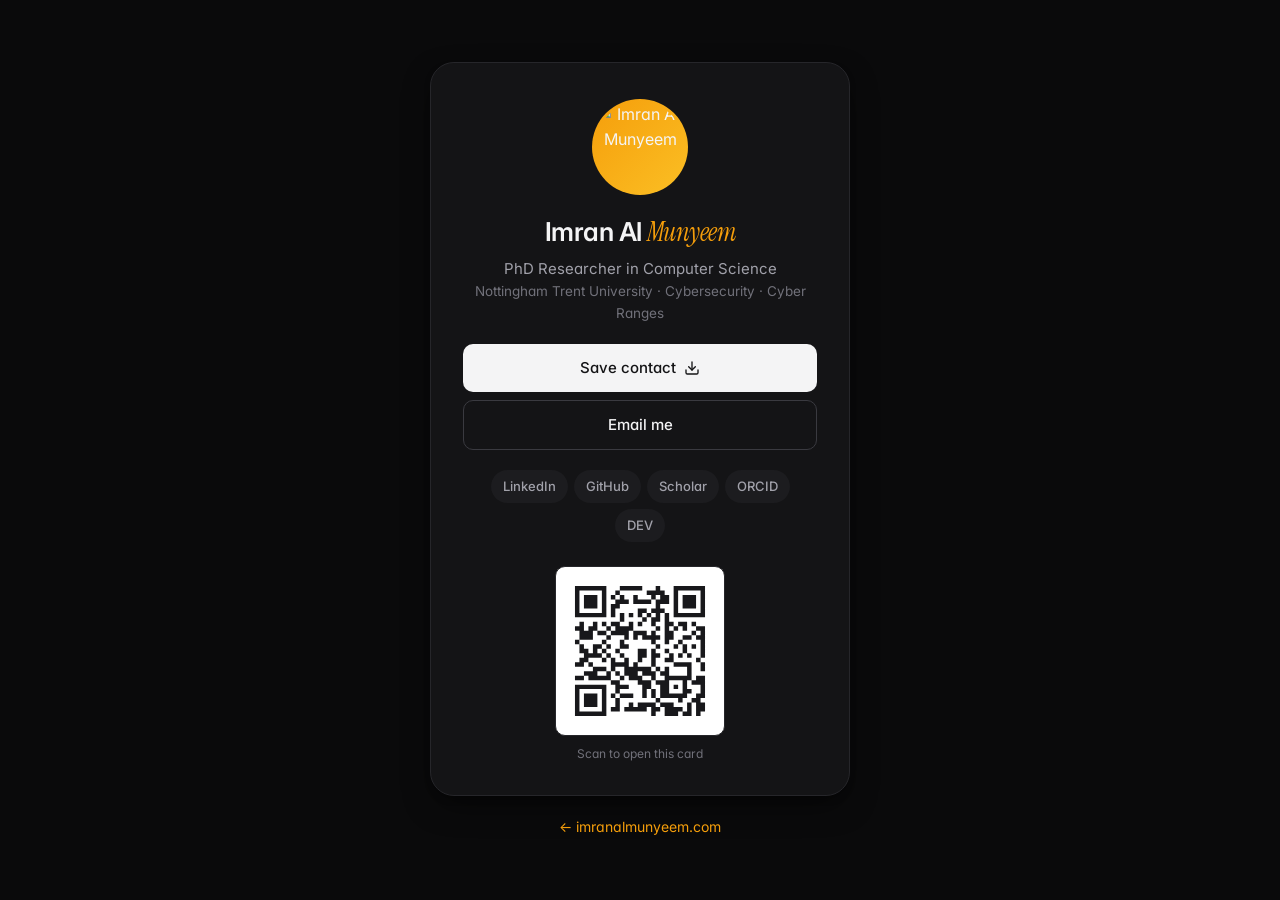
==== card.html @ 36b25acf "Add files via upload" ====
<!DOCTYPE html>
<html lang="en">
<head>
  <meta charset="UTF-8">
  <meta name="viewport" content="width=device-width, initial-scale=1.0">
  <title>Business Card — Imran Al Munyeem</title>
  <meta name="description" content="Digital business card of Imran Al Munyeem, PhD Researcher in Computer Science at Nottingham Trent University. Save the contact or scan the QR code.">

  <link rel="canonical" href="https://imranalmunyeem.com/card">
  <meta property="og:title" content="Imran Al Munyeem — Business Card">
  <meta property="og:description" content="PhD Researcher in Computer Science, Nottingham Trent University. Save my contact with one tap.">
  <meta property="og:type" content="profile">
  <meta property="og:url" content="https://imranalmunyeem.com/card">
  <meta property="og:image" content="https://imranalmunyeem.com/ogimage.jpg">

  <link rel="preconnect" href="https://fonts.googleapis.com">
  <link rel="preconnect" href="https://fonts.gstatic.com" crossorigin>
  <link href="https://fonts.googleapis.com/css2?family=Inter:wght@400;500;600;700&family=Instrument+Serif:ital@0;1&display=swap" rel="stylesheet">

  <link rel="icon" href="data:image/svg+xml,<svg xmlns='http://www.w3.org/2000/svg' viewBox='0 0 100 100'><rect width='100' height='100' rx='22' fill='%239a3412'/><text x='50' y='68' font-size='52' font-family='Georgia,serif' font-style='italic' fill='%23fdfcf8' text-anchor='middle'>M</text></svg>">

  <script>
    (function () {
      try {
        var r = document.documentElement;
        r.setAttribute('data-theme', localStorage.getItem('theme') || 'dark');
        r.setAttribute('data-accent', localStorage.getItem('accent') || 'amber');
      } catch (e) {
        document.documentElement.setAttribute('data-theme', 'dark');
        document.documentElement.setAttribute('data-accent', 'amber');
      }
    })();
  </script>

  <link rel="stylesheet" href="styles.css?v=10">

  <style>
    .card-page {
      min-height: 100vh;
      display: flex;
      flex-direction: column;
      align-items: center;
      justify-content: center;
      padding: 2.5rem 1.25rem;
      gap: 1.25rem;
    }
    .biz-card {
      width: 100%;
      max-width: 420px;
      background: var(--bg-raised);
      border: 1px solid var(--border);
      border-radius: var(--radius-xl);
      box-shadow: var(--shadow-lg);
      padding: 2.25rem 2rem 2rem;
      text-align: center;
    }
    .biz-avatar {
      width: 96px;
      height: 96px;
      margin: 0 auto 1rem;
      padding: 3px;
      border-radius: 50%;
      background: linear-gradient(135deg, var(--accent) 0%, var(--accent-dark) 100%);
    }
    .biz-avatar img {
      width: 100%;
      height: 100%;
      object-fit: cover;
      border-radius: 50%;
      display: block;
    }
    .biz-name {
      font-size: 1.625rem;
      font-weight: 600;
      letter-spacing: -0.02em;
      color: var(--fg);
    }
    .biz-name em {
      font-family: var(--font-serif);
      font-style: italic;
      font-weight: 400;
      color: var(--accent);
    }
    .biz-role {
      font-size: 0.9375rem;
      color: var(--fg-muted);
      margin-top: 0.25rem;
    }
    .biz-org {
      font-size: 0.8438rem;
      color: var(--fg-dim);
      margin-bottom: 1.25rem;
    }
    .biz-actions {
      display: flex;
      flex-direction: column;
      gap: 0.5rem;
      margin-bottom: 1.25rem;
    }
    .biz-actions .btn {
      width: 100%;
      justify-content: center;
    }
    .biz-links {
      display: flex;
      flex-wrap: wrap;
      justify-content: center;
      gap: 0.375rem;
      margin-bottom: 1.5rem;
    }
    .biz-links a {
      padding: 0.375rem 0.75rem;
      background: var(--bg-tint);
      border-radius: 999px;
      font-size: 0.8125rem;
      font-weight: 500;
      color: var(--fg-muted);
      transition: all 0.2s ease;
    }
    .biz-links a:hover {
      color: var(--bg-raised);
      background: var(--accent);
    }
    .biz-qr {
      display: inline-flex;
      flex-direction: column;
      align-items: center;
      gap: 0.5rem;
    }
    .biz-qr .qr-tile {
      background: #ffffff;
      border-radius: var(--radius-md);
      padding: 10px;
      line-height: 0;
      border: 1px solid var(--border);
    }
    .biz-qr .qr-tile svg {
      width: 148px;
      height: 148px;
    }
    .biz-qr p {
      font-size: 0.75rem;
      color: var(--fg-dim);
    }
    .card-back {
      font-size: 0.875rem;
      color: var(--fg-muted);
    }
    .card-back a {
      color: var(--accent);
    }
    .card-back a:hover {
      text-decoration: underline;
    }
  </style>
</head>

<body>
  <main class="card-page">
    <div class="biz-card">
      <div class="biz-avatar">
        <picture>
          <source srcset="profileavatar.webp" type="image/webp">
          <img src="profileavatar.jpg" alt="Imran Al Munyeem" width="96" height="96">
        </picture>
      </div>

      <h1 class="biz-name">Imran Al <em>Munyeem</em></h1>
      <p class="biz-role">PhD Researcher in Computer Science</p>
      <p class="biz-org">Nottingham Trent University · Cybersecurity · Cyber Ranges</p>

      <div class="biz-actions">
        <a class="btn btn-primary" href="contact.vcf" download="Imran-Al-Munyeem.vcf">
          Save contact
          <svg width="16" height="16" viewBox="0 0 24 24" fill="none" stroke="currentColor" stroke-width="2" stroke-linecap="round" stroke-linejoin="round"><path d="M21 15v4a2 2 0 0 1-2 2H5a2 2 0 0 1-2-2v-4"/><polyline points="7 10 12 15 17 10"/><line x1="12" y1="15" x2="12" y2="3"/></svg>
        </a>
        <a class="btn btn-ghost" href="mailto:munyeem.swe@gmail.com">Email me</a>
      </div>

      <div class="biz-links">
        <a href="https://www.linkedin.com/in/imranalmunyeem/" target="_blank" rel="noopener">LinkedIn</a>
        <a href="https://github.com/imranalmunyeem" target="_blank" rel="noopener">GitHub</a>
        <a href="https://scholar.google.com/citations?user=b2R3NKsAAAAJ" target="_blank" rel="noopener">Scholar</a>
        <a href="https://orcid.org/0009-0007-3538-1172" target="_blank" rel="noopener">ORCID</a>
        <a href="https://dev.to/imranalmunyeem" target="_blank" rel="noopener">DEV</a>
      </div>

      <div class="biz-qr">
        <div class="qr-tile" aria-label="QR code linking to this business card">
          <svg xmlns="http://www.w3.org/2000/svg" viewBox="0 0 198 198"><path transform="scale(6)" stroke="#18181b" d="M2 2.5h7m3 0h5m3 0h1m3 0h7m-29 1h1m5 0h1m2 0h1m6 0h4m2 0h1m5 0h1m-29 1h1m1 0h3m1 0h1m1 0h1m1 0h1m2 0h1m3 0h1m1 0h2m1 0h1m1 0h3m1 0h1m-29 1h1m1 0h3m1 0h1m2 0h3m1 0h4m1 0h3m1 0h1m1 0h3m1 0h1m-29 1h1m1 0h3m1 0h1m1 0h2m8 0h1m3 0h1m1 0h3m1 0h1m-29 1h1m5 0h1m1 0h1m5 0h2m1 0h3m2 0h1m5 0h1m-29 1h7m1 0h1m1 0h1m1 0h1m1 0h1m1 0h1m1 0h1m1 0h1m1 0h7m-19 1h1m4 0h1m1 0h2m1 0h1m-20 1h1m2 0h1m1 0h1m1 0h2m2 0h1m1 0h1m2 0h1m2 0h2m1 0h2m1 0h1m-27 1h2m1 0h2m2 0h1m1 0h4m5 0h1m1 0h1m1 0h1m1 0h1m2 0h2m-28 1h3m1 0h2m1 0h4m1 0h3m1 0h1m2 0h2m4 0h1m1 0h1m-28 1h3m3 0h1m3 0h1m1 0h1m1 0h4m1 0h2m2 0h2m1 0h2m-29 1h1m5 0h1m3 0h1m6 0h1m2 0h1m2 0h1m4 0h1m-28 1h1m2 0h2m1 0h1m2 0h2m6 0h1m3 0h1m1 0h1m1 0h1m1 0h1m-28 1h2m1 0h1m1 0h1m2 0h1m4 0h2m1 0h1m2 0h1m3 0h1m3 0h1m-27 1h4m1 0h1m2 0h1m3 0h2m1 0h2m2 0h1m1 0h1m1 0h1m2 0h1m-28 1h2m3 0h1m1 0h1m2 0h1m2 0h1m2 0h1m2 0h2m5 0h1m-28 1h2m1 0h1m4 0h4m1 0h1m3 0h1m4 0h4m2 0h1m-25 1h3m1 0h1m2 0h6m1 0h1m1 0h1m4 0h1m2 0h1m-27 1h3m2 0h1m1 0h1m1 0h3m1 0h3m1 0h2m4 0h1m-26 1h2m1 0h5m2 0h1m1 0h3m2 0h1m2 0h6m1 0h2m-21 1h2m4 0h3m1 0h3m3 0h1m1 0h3m-29 1h7m2 0h3m3 0h2m2 0h2m1 0h1m1 0h1m3 0h1m-29 1h1m5 0h1m2 0h1m5 0h1m1 0h1m1 0h2m3 0h2m2 0h1m-29 1h1m1 0h3m1 0h1m1 0h1m1 0h3m2 0h1m1 0h1m1 0h6m2 0h2m-29 1h1m1 0h3m1 0h1m2 0h1m8 0h1m4 0h1m2 0h2m-28 1h1m1 0h3m1 0h1m2 0h1m2 0h1m1 0h4m1 0h3m3 0h1m1 0h2m-29 1h1m5 0h1m1 0h2m1 0h5m1 0h2m1 0h4m1 0h1m1 0h2m-29 1h7m10 0h1m2 0h3m1 0h2m1 0h1"/></svg>
        </div>
        <p>Scan to open this card</p>
      </div>
    </div>

    <p class="card-back"><a href="/">← imranalmunyeem.com</a></p>
  </main>
</body>
</html>
---- styles.css ----
/* ============================================================
   Imran Al Munyeem — portfolio
   Modern classy: warm cream palette, editorial serif accents,
   subtle motion, dark mode via prefers-color-scheme.
   ============================================================ */

:root {
  color-scheme: dark;

  /* Dark (default — classy neutral black) */
  --bg: #0a0a0b;
  --bg-raised: #141416;
  --bg-tint: #1c1c1f;
  --fg: #f4f4f5;
  --fg-muted: #a1a1aa;
  --fg-dim: #71717a;
  --border: #26262a;
  --border-strong: #3a3a40;
  --ok: #4ade80;

  --accent: #f59e0b;
  --accent-dark: #fbbf24;
  --accent-soft: color-mix(in srgb, var(--accent) 16%, transparent);

  --shadow-sm: 0 1px 2px 0 rgba(0, 0, 0, 0.4);
  --shadow-md: 0 4px 16px -4px rgba(0, 0, 0, 0.5), 0 2px 4px -2px rgba(0, 0, 0, 0.4);
  --shadow-lg: 0 12px 32px -8px rgba(0, 0, 0, 0.6), 0 4px 8px -4px rgba(0, 0, 0, 0.5);

  --font-sans: "Inter", system-ui, -apple-system, "Segoe UI", Roboto, "Helvetica Neue", Arial, sans-serif;
  --font-serif: "Instrument Serif", Georgia, "Times New Roman", serif;

  --radius-sm: 6px;
  --radius-md: 10px;
  --radius-lg: 16px;
  --radius-xl: 24px;

  --max-width: 1120px;
  --content-width: 760px;
}

:root[data-theme="light"] {
  color-scheme: light;

  --bg: #fafafa;
  --bg-raised: #ffffff;
  --bg-tint: #f4f4f5;
  --fg: #18181b;
  --fg-muted: #52525b;
  --fg-dim: #71717a;
  --border: #e4e4e7;
  --border-strong: #d4d4d8;
  --ok: #15803d;

  --accent: #b45309;
  --accent-dark: #92400e;

  --shadow-sm: 0 1px 2px 0 rgba(20, 15, 5, 0.04);
  --shadow-md: 0 4px 16px -4px rgba(20, 15, 5, 0.08), 0 2px 4px -2px rgba(20, 15, 5, 0.04);
  --shadow-lg: 0 12px 32px -8px rgba(20, 15, 5, 0.12), 0 4px 8px -4px rgba(20, 15, 5, 0.06);
}

/* Accent options (dark values by default, deeper values in light mode for contrast) */
:root[data-accent="emerald"] { --accent: #34d399; --accent-dark: #6ee7b7; }
:root[data-theme="light"][data-accent="emerald"] { --accent: #047857; --accent-dark: #065f46; }

:root[data-accent="sky"] { --accent: #60a5fa; --accent-dark: #93c5fd; }
:root[data-theme="light"][data-accent="sky"] { --accent: #1d4ed8; --accent-dark: #1e40af; }

:root[data-accent="violet"] { --accent: #a78bfa; --accent-dark: #c4b5fd; }
:root[data-theme="light"][data-accent="violet"] { --accent: #6d28d9; --accent-dark: #5b21b6; }

:root[data-accent="rose"] { --accent: #fb7185; --accent-dark: #fda4af; }
:root[data-theme="light"][data-accent="rose"] { --accent: #be123c; --accent-dark: #9f1239; }

/* ============================================================
   RESET + BASE
   ============================================================ */

*, *::before, *::after {
  box-sizing: border-box;
  margin: 0;
  padding: 0;
}

html {
  font-size: 16px;
  -webkit-text-size-adjust: 100%;
  scroll-behavior: smooth;
  scroll-padding-top: 80px;
}

body {
  background: var(--bg);
  color: var(--fg);
  font-family: var(--font-sans);
  font-feature-settings: "cv11", "ss01";
  line-height: 1.6;
  min-height: 100vh;
  -webkit-font-smoothing: antialiased;
  -moz-osx-font-smoothing: grayscale;
  overflow-x: hidden;
}

a {
  color: var(--fg);
  text-decoration: none;
  transition: color 0.2s ease, opacity 0.2s ease;
}

a:focus-visible {
  outline: 2px solid var(--accent);
  outline-offset: 3px;
  border-radius: 3px;
}

img, svg {
  display: block;
  max-width: 100%;
}

::selection {
  background: var(--accent);
  color: var(--bg-raised);
}

.placeholder {
  color: var(--accent);
  font-style: italic;
  font-family: var(--font-serif);
  font-size: 1.05em;
  font-weight: 400;
}

/* ============================================================
   NAV
   ============================================================ */

.nav {
  position: fixed;
  top: 0;
  left: 0;
  right: 0;
  z-index: 100;
  display: flex;
  align-items: center;
  justify-content: space-between;
  padding: 1rem 2rem;
  max-width: 100%;
  background: rgba(10, 10, 11, 0.8);
  backdrop-filter: saturate(180%) blur(12px);
  -webkit-backdrop-filter: saturate(180%) blur(12px);
  border-bottom: 1px solid transparent;
  transition: border-color 0.2s ease, background 0.2s ease;
}

:root[data-theme="light"] .nav {
  background: rgba(250, 250, 250, 0.8);
}

.nav.scrolled {
  border-bottom-color: var(--border);
}

.nav-logo {
  display: flex;
  align-items: center;
  gap: 0.625rem;
  font-weight: 500;
  font-size: 0.9375rem;
  letter-spacing: -0.01em;
}

.logo-mark {
  width: 28px;
  height: 28px;
  background: var(--accent);
  color: var(--bg-raised);
  border-radius: 8px;
  display: flex;
  align-items: center;
  justify-content: center;
  font-family: var(--font-serif);
  font-style: italic;
  font-size: 1.125rem;
  line-height: 1;
  padding-bottom: 2px;
}

.nav-links {
  display: flex;
  gap: 1.15rem;
  font-size: 0.85rem;
  font-weight: 500;
}

.nav-links a {
  color: var(--fg-muted);
  position: relative;
}

.nav-links a::after {
  content: "";
  position: absolute;
  bottom: -4px;
  left: 0;
  right: 0;
  height: 1px;
  background: var(--accent);
  transform: scaleX(0);
  transform-origin: right;
  transition: transform 0.3s ease;
}

.nav-links a:hover {
  color: var(--fg);
}

.nav-links a:hover::after {
  transform: scaleX(1);
  transform-origin: left;
}

.nav-cta {
  display: inline-flex;
  align-items: center;
  gap: 0.375rem;
  padding: 0.5rem 0.875rem;
  background: var(--fg);
  color: var(--bg-raised) !important;
  border-radius: var(--radius-md);
  font-size: 0.875rem;
  font-weight: 500;
  transition: transform 0.15s ease, box-shadow 0.2s ease;
}

.nav-cta:hover {
  transform: translateY(-1px);
  box-shadow: var(--shadow-md);
}

.nav-right {
  display: flex;
  align-items: center;
  gap: 0.625rem;
}

.theme-switch {
  position: relative;
}

.theme-toggle {
  display: inline-flex;
  align-items: center;
  justify-content: center;
  width: 36px;
  height: 36px;
  background: var(--bg-raised);
  border: 1px solid var(--border);
  border-radius: var(--radius-md);
  color: var(--fg-muted);
  cursor: pointer;
  transition: color 0.2s ease, border-color 0.2s ease, transform 0.15s ease;
}

.theme-toggle:hover {
  color: var(--accent);
  border-color: var(--border-strong);
  transform: translateY(-1px);
}

.theme-panel {
  position: absolute;
  top: calc(100% + 0.625rem);
  right: 0;
  width: 220px;
  padding: 1rem;
  background: var(--bg-raised);
  border: 1px solid var(--border);
  border-radius: var(--radius-lg);
  box-shadow: var(--shadow-lg);
  z-index: 200;
  display: flex;
  flex-direction: column;
  gap: 0.5rem;
}

.theme-panel[hidden] {
  display: none;
}

.theme-panel-label {
  font-size: 0.6875rem;
  font-weight: 600;
  text-transform: uppercase;
  letter-spacing: 0.08em;
  color: var(--fg-dim);
}

.theme-panel-label:not(:first-child) {
  margin-top: 0.5rem;
}

.theme-modes {
  display: grid;
  grid-template-columns: 1fr 1fr;
  gap: 0.375rem;
}

.theme-modes button {
  padding: 0.5rem;
  font-family: inherit;
  font-size: 0.8125rem;
  font-weight: 500;
  background: var(--bg-tint);
  border: 1px solid transparent;
  border-radius: var(--radius-sm);
  color: var(--fg-muted);
  cursor: pointer;
  transition: all 0.2s ease;
}

.theme-modes button:hover {
  color: var(--fg);
}

.theme-modes button.active {
  background: var(--accent-soft);
  color: var(--accent);
  border-color: var(--accent);
}

.theme-accents {
  display: flex;
  flex-wrap: wrap;
  gap: 0.5rem;
}

.swatch {
  width: 26px;
  height: 26px;
  padding: 0;
  border-radius: 50%;
  background: var(--sw);
  border: 2px solid transparent;
  cursor: pointer;
  transition: transform 0.15s ease, box-shadow 0.2s ease;
}

.swatch:hover {
  transform: scale(1.12);
}

.swatch.active {
  box-shadow: 0 0 0 2px var(--bg-raised), 0 0 0 4px var(--sw);
}

.nav-toggle {
  display: none;
  align-items: center;
  justify-content: center;
  width: 36px;
  height: 36px;
  background: var(--bg-raised);
  border: 1px solid var(--border);
  border-radius: var(--radius-md);
  color: var(--fg-muted);
  cursor: pointer;
  transition: color 0.2s ease, border-color 0.2s ease;
}

.nav-toggle:hover {
  color: var(--fg);
  border-color: var(--border-strong);
}

.nav-toggle .icon-close {
  display: none;
}

.nav.menu-open .nav-toggle .icon-menu {
  display: none;
}

.nav.menu-open .nav-toggle .icon-close {
  display: inline;
}

@media (max-width: 1160px) {
  .logo-text {
    display: none;
  }
  .nav-links {
    gap: 0.85rem;
    font-size: 0.8rem;
  }
}

@media (max-width: 880px) {
  .nav-toggle {
    display: inline-flex;
  }
  .nav-links {
    display: none;
    position: absolute;
    top: 100%;
    left: 0;
    right: 0;
    flex-direction: column;
    gap: 0;
    padding: 0.5rem 1.5rem 1rem;
    background: var(--bg-raised);
    border-bottom: 1px solid var(--border);
    box-shadow: var(--shadow-lg);
  }
  .nav.menu-open .nav-links {
    display: flex;
  }
  .nav-links a {
    padding: 0.85rem 0.25rem;
    font-size: 0.95rem;
    color: var(--fg);
    border-bottom: 1px solid var(--border);
  }
  .nav-links a:last-child {
    border-bottom: none;
  }
  .nav-links a::after {
    display: none;
  }
}

@media (max-width: 720px) {
  .nav {
    padding: 0.875rem 1.25rem;
  }
  .nav-links {
    padding: 0.5rem 1.25rem 1rem;
  }
  .logo-text {
    display: none;
  }
}

/* ============================================================
   HERO
   ============================================================ */

.hero {
  padding: 8rem 2rem 6rem;
  max-width: var(--max-width);
  margin: 0 auto;
}

.hero-inner {
  display: grid;
  grid-template-columns: auto 1fr;
  gap: 3rem;
  align-items: start;
}

.hero-avatar {
  display: flex;
  flex-direction: column;
  align-items: center;
  gap: 1rem;
}

.avatar-ring {
  padding: 4px;
  border-radius: 50%;
  background: linear-gradient(135deg, var(--accent) 0%, var(--accent-dark) 100%);
}

.avatar-circle {
  width: 128px;
  height: 128px;
  background: var(--bg-raised);
  border-radius: 50%;
  display: flex;
  align-items: center;
  justify-content: center;
  overflow: hidden;
}

.avatar-circle img {
  width: 100%;
  height: 100%;
  object-fit: cover;
  border-radius: 50%;
}

.hero-available {
  display: inline-flex;
  align-items: center;
  gap: 0.5rem;
  padding: 0.375rem 0.75rem;
  background: var(--bg-raised);
  border: 1px solid var(--border);
  border-radius: 999px;
  font-size: 0.8125rem;
  color: var(--fg-muted);
  font-weight: 500;
  box-shadow: var(--shadow-sm);
}

.hero-available .dot {
  width: 6px;
  height: 6px;
  background: var(--ok);
  border-radius: 50%;
  box-shadow: 0 0 0 3px rgba(34, 197, 94, 0.15);
  animation: pulse 2s ease-in-out infinite;
}

@keyframes pulse {
  0%, 100% { opacity: 1; }
  50% { opacity: 0.5; }
}

.hero-content {
  max-width: 680px;
}

.eyebrow {
  font-size: 0.8125rem;
  font-weight: 500;
  color: var(--fg-muted);
  text-transform: uppercase;
  letter-spacing: 0.08em;
  margin-bottom: 1.25rem;
}

.hero-name {
  font-size: clamp(2.5rem, 6vw, 4.25rem);
  font-weight: 500;
  line-height: 1.02;
  letter-spacing: -0.035em;
  margin-bottom: 1.75rem;
  color: var(--fg);
}

.hero-name em {
  font-family: var(--font-serif);
  font-weight: 400;
  font-style: italic;
  color: var(--accent);
  letter-spacing: -0.02em;
  font-size: 1.05em;
}

.hero-lead {
  font-size: 1.125rem;
  line-height: 1.65;
  color: var(--fg-muted);
  margin-bottom: 2rem;
  max-width: 58ch;
}

.hero-socials {
  display: flex;
  flex-direction: column;
  align-items: flex-start;
  gap: 0.625rem;
}

.social-row {
  display: flex;
  flex-wrap: wrap;
  gap: 0.4rem;
}

.hero-cv {
  display: inline-flex;
  align-items: center;
  gap: 0.5rem;
  padding: 0.5rem 0.9375rem;
  background: var(--fg);
  color: var(--bg-raised) !important;
  border: 1px solid var(--fg);
  border-radius: var(--radius-md);
  font-size: 0.875rem;
  font-weight: 500;
  transition: transform 0.15s ease, box-shadow 0.2s ease;
}

.hero-cv:hover {
  transform: translateY(-1px);
  box-shadow: var(--shadow-md);
}

.social-link {
  display: inline-flex;
  align-items: center;
  gap: 0.4rem;
  padding: 0.5rem 0.75rem;
  background: var(--bg-raised);
  border: 1px solid var(--border);
  border-radius: var(--radius-md);
  font-size: 0.8438rem;
  font-weight: 500;
  color: var(--fg-muted);
  transition: all 0.2s ease;
}

.social-link:hover {
  color: var(--fg);
  border-color: var(--border-strong);
  transform: translateY(-1px);
  box-shadow: var(--shadow-sm);
}

.placeholder-link {
  opacity: 0.6;
}

@media (max-width: 720px) {
  .hero {
    padding: 6rem 1.25rem 4rem;
  }
  .hero-inner {
    grid-template-columns: 1fr;
    gap: 2rem;
  }
  .hero-avatar {
    align-items: flex-start;
  }
  .avatar-circle {
    width: 96px;
    height: 96px;
    font-size: 2.25rem;
  }
}

/* ============================================================
   SECTIONS
   ============================================================ */

.section {
  max-width: var(--max-width);
  margin: 0 auto;
  padding: 5rem 2rem;
}

.section-head {
  margin-bottom: 3rem;
  max-width: var(--content-width);
}

.section-label {
  display: inline-block;
  font-size: 0.75rem;
  font-weight: 600;
  color: var(--accent);
  text-transform: uppercase;
  letter-spacing: 0.12em;
  margin-bottom: 0.875rem;
  padding: 0.25rem 0.625rem;
  background: var(--accent-soft);
  border-radius: 999px;
}

.section-title {
  font-size: clamp(1.75rem, 4vw, 2.5rem);
  font-weight: 500;
  line-height: 1.15;
  letter-spacing: -0.025em;
  color: var(--fg);
}

.section-title em {
  font-family: var(--font-serif);
  font-weight: 400;
  font-style: italic;
  color: var(--accent);
  font-size: 1.1em;
}

@media (max-width: 720px) {
  .section {
    padding: 3.5rem 1.25rem;
  }
  .section-head {
    margin-bottom: 2rem;
  }
}

/* ============================================================
   ABOUT
   ============================================================ */

.about-grid {
  display: grid;
  grid-template-columns: 1.5fr 1fr;
  gap: 4rem;
  align-items: start;
}

.about-prose p {
  font-size: 1.0625rem;
  line-height: 1.75;
  color: var(--fg-muted);
  margin-bottom: 1.25rem;
}

.about-prose em {
  font-family: var(--font-serif);
  font-style: italic;
  color: var(--fg);
  font-size: 1.1em;
  font-weight: 400;
}

.about-stats {
  display: grid;
  grid-template-columns: 1fr 1fr;
  gap: 1rem;
}

.stat {
  padding: 1.25rem;
  background: var(--bg-raised);
  border: 1px solid var(--border);
  border-radius: var(--radius-md);
  transition: border-color 0.2s ease, transform 0.2s ease;
}

.stat:hover {
  border-color: var(--border-strong);
  transform: translateY(-2px);
}

.stat-num {
  font-size: 2rem;
  font-weight: 500;
  letter-spacing: -0.03em;
  color: var(--fg);
  line-height: 1;
  margin-bottom: 0.5rem;
  font-feature-settings: "tnum";
}

.stat-num span {
  color: var(--accent);
  font-family: var(--font-serif);
  font-style: italic;
  font-weight: 400;
}

.stat-label {
  font-size: 0.8125rem;
  color: var(--fg-muted);
  line-height: 1.4;
}

.stat-wide {
  grid-column: 1 / -1;
}

@media (max-width: 860px) {
  .about-grid {
    grid-template-columns: 1fr;
    gap: 2.5rem;
  }
}

/* ============================================================
   PUBLICATIONS
   ============================================================ */

.pubs {
  display: flex;
  flex-direction: column;
  gap: 1rem;
  max-width: var(--content-width);
}

.pub-card {
  padding: 1.75rem;
  background: var(--bg-raised);
  border: 1px solid var(--border);
  border-radius: var(--radius-lg);
  transition: all 0.25s ease;
}

.pub-card:hover {
  border-color: var(--border-strong);
  box-shadow: var(--shadow-md);
  transform: translateY(-2px);
}

.pub-meta {
  display: flex;
  align-items: center;
  gap: 0.75rem;
  margin-bottom: 0.875rem;
}

.badge {
  display: inline-block;
  padding: 0.25rem 0.625rem;
  border-radius: 999px;
  font-size: 0.75rem;
  font-weight: 600;
  letter-spacing: 0.02em;
}

.badge-venue {
  background: var(--accent-soft);
  color: var(--accent);
}

.badge-draft {
  background: var(--bg-tint);
  color: var(--fg-muted);
  border: 1px dashed var(--border-strong);
}

.pub-year {
  font-size: 0.8125rem;
  color: var(--fg-dim);
  font-variant-numeric: tabular-nums;
}

.pub-title {
  font-size: 1.1875rem;
  font-weight: 500;
  line-height: 1.35;
  letter-spacing: -0.015em;
  margin-bottom: 0.375rem;
  color: var(--fg);
}

.pub-authors {
  font-size: 0.9375rem;
  color: var(--fg-muted);
  margin-bottom: 1rem;
}

.pub-actions {
  display: flex;
  gap: 0.5rem;
  margin-top: 1rem;
}

.pub-link {
  display: inline-flex;
  align-items: center;
  gap: 0.375rem;
  padding: 0.375rem 0.75rem;
  background: var(--bg-tint);
  border-radius: var(--radius-sm);
  font-size: 0.8125rem;
  font-weight: 500;
  color: var(--fg-muted);
  transition: all 0.2s ease;
}

.pub-link:hover {
  background: var(--accent);
  color: var(--bg-raised);
}

.pub-pending {
  opacity: 0.7;
  border-style: dashed;
}

.pub-pending .pub-title {
  font-style: italic;
  color: var(--fg-muted);
}

/* ============================================================
   FOCUS / AWARDS CARDS
   ============================================================ */

.focus-grid {
  display: grid;
  grid-template-columns: repeat(auto-fit, minmax(280px, 1fr));
  gap: 1.25rem;
}

.focus-card {
  padding: 1.75rem;
  background: var(--bg-raised);
  border: 1px solid var(--border);
  border-radius: var(--radius-lg);
  transition: all 0.25s ease;
}

.focus-card:hover {
  border-color: var(--border-strong);
  box-shadow: var(--shadow-md);
  transform: translateY(-2px);
}

.focus-card h3 {
  font-size: 1.1875rem;
  font-weight: 500;
  line-height: 1.35;
  letter-spacing: -0.015em;
  margin-bottom: 0.625rem;
  color: var(--fg);
}

.focus-card p {
  font-size: 0.9375rem;
  line-height: 1.6;
  color: var(--fg-muted);
}

/* ============================================================
   ACADEMIC PROFILE CARDS
   ============================================================ */

.profile-list {
  display: flex;
  flex-direction: column;
  gap: 1rem;
  max-width: var(--content-width);
}

.profile-card {
  display: flex;
  flex-direction: row;
  align-items: center;
  justify-content: space-between;
  gap: 1rem;
  padding: 1.25rem 1.625rem;
  background: var(--bg-raised);
  border: 1px solid var(--border);
  border-radius: var(--radius-lg);
  color: var(--fg);
  transition: all 0.25s ease;
}

.profile-card:hover {
  border-color: var(--border-strong);
  box-shadow: var(--shadow-md);
  transform: translateY(-2px);
}

.profile-info {
  display: flex;
  flex-direction: column;
  gap: 0.25rem;
}

.profile-card span {
  font-size: 1.0625rem;
  font-weight: 600;
  letter-spacing: -0.01em;
  color: var(--accent);
}

.profile-card p {
  font-size: 0.875rem;
  line-height: 1.5;
  color: var(--fg-muted);
  word-break: break-word;
}

.profile-arrow {
  font-size: 1.125rem;
  color: var(--fg-dim);
  flex-shrink: 0;
  transition: transform 0.2s ease, color 0.2s ease;
}

.profile-card:hover .profile-arrow {
  color: var(--accent);
  transform: translate(2px, -2px);
}

/* ============================================================
   RESEARCH INTERESTS
   ============================================================ */

.interests {
  max-width: var(--content-width);
}

.interests-lead {
  font-size: 1.0625rem;
  line-height: 1.7;
  color: var(--fg-muted);
  margin-bottom: 1.5rem;
}

.interest-tags {
  display: flex;
  flex-wrap: wrap;
  gap: 0.5rem;
}

.interest-tag {
  display: inline-block;
  padding: 0.4375rem 0.875rem;
  background: var(--accent-soft);
  color: var(--accent);
  border: 1px solid transparent;
  border-radius: 999px;
  font-size: 0.875rem;
  font-weight: 500;
  transition: all 0.2s ease;
}

.interest-tag:hover {
  border-color: var(--accent);
  transform: translateY(-1px);
}

/* ============================================================
   TALKS & PRESENTATIONS
   ============================================================ */

.talk-groups {
  max-width: var(--content-width);
}

.talk-group {
  margin-bottom: 2.5rem;
}

.talk-group:last-child {
  margin-bottom: 0;
}

.talk-year {
  font-family: var(--font-serif);
  font-style: italic;
  font-size: 2.25rem;
  line-height: 1;
  color: var(--accent);
  letter-spacing: -0.02em;
  margin-bottom: 0.875rem;
}

.talk-cat {
  font-size: 0.75rem;
  font-weight: 600;
  text-transform: uppercase;
  letter-spacing: 0.1em;
  color: var(--fg-dim);
  margin-bottom: 0.375rem;
}

.talk-list {
  list-style: none;
}

.talk-list li {
  position: relative;
  padding: 0.7rem 0 0.7rem 1.25rem;
  border-bottom: 1px solid var(--border);
  font-size: 0.9375rem;
  font-weight: 500;
  color: var(--fg);
  line-height: 1.55;
}

.talk-list li:last-child {
  border-bottom: none;
}

.talk-list li::before {
  content: "";
  position: absolute;
  left: 0;
  top: 1.15rem;
  width: 6px;
  height: 6px;
  border-radius: 50%;
  background: var(--accent);
}

.talk-venue {
  color: var(--fg-muted);
  font-weight: 400;
}

.talk-list a {
  color: var(--accent);
  font-weight: 500;
}

.talk-list a:hover {
  text-decoration: underline;
}

/* ============================================================
   AWARDS & FUNDING (list)
   ============================================================ */

.award-list {
  display: flex;
  flex-direction: column;
  gap: 1rem;
  max-width: var(--content-width);
}

.award-card {
  padding: 1.5rem 1.625rem;
  background: var(--bg-raised);
  border: 1px solid var(--border);
  border-radius: var(--radius-lg);
  transition: all 0.25s ease;
}

.award-card:hover {
  border-color: var(--border-strong);
  box-shadow: var(--shadow-md);
  transform: translateY(-2px);
}

.award-org {
  display: inline-block;
  font-size: 0.75rem;
  font-weight: 600;
  letter-spacing: 0.02em;
  color: var(--accent);
  background: var(--accent-soft);
  padding: 0.25rem 0.625rem;
  border-radius: 999px;
  margin-bottom: 0.75rem;
}

.award-title {
  font-size: 1.125rem;
  font-weight: 500;
  line-height: 1.35;
  letter-spacing: -0.015em;
  color: var(--fg);
  margin-bottom: 0.5rem;
}

.award-desc {
  font-size: 0.9375rem;
  line-height: 1.6;
  color: var(--fg-muted);
}

/* ============================================================
   BOOKS
   ============================================================ */

.book-list {
  display: flex;
  flex-direction: column;
  gap: 1.25rem;
  max-width: var(--content-width);
}

.book-card {
  display: flex;
  gap: 1.75rem;
  padding: 1.75rem;
  background: var(--bg-raised);
  border: 1px solid var(--border);
  border-radius: var(--radius-lg);
  transition: all 0.25s ease;
}

.book-card:hover {
  border-color: var(--border-strong);
  box-shadow: var(--shadow-md);
  transform: translateY(-2px);
}

.book-cover {
  flex-shrink: 0;
  width: 150px;
  min-height: 210px;
  border-radius: var(--radius-md);
  padding: 1.25rem 1rem;
  display: flex;
  flex-direction: column;
  gap: 0.5rem;
  color: rgba(255, 255, 255, 0.95);
  box-shadow: var(--shadow-md);
  position: relative;
  overflow: hidden;
}

.book-cover::before {
  content: "";
  position: absolute;
  top: 0;
  left: 10px;
  bottom: 0;
  width: 2px;
  background: rgba(255, 255, 255, 0.25);
}

.book-cover-kicker {
  font-size: 0.625rem;
  text-transform: uppercase;
  letter-spacing: 0.1em;
  opacity: 0.85;
  margin-left: 0.5rem;
}

.book-cover-title {
  font-family: var(--font-serif);
  font-style: italic;
  font-size: 1.375rem;
  line-height: 1.15;
  margin-left: 0.5rem;
  margin-top: auto;
}

.book-cover-sub {
  font-size: 0.6875rem;
  line-height: 1.35;
  opacity: 0.9;
  margin-left: 0.5rem;
}

.book-body {
  display: flex;
  flex-direction: column;
}

.book-title {
  font-size: 1.1875rem;
  font-weight: 500;
  line-height: 1.35;
  letter-spacing: -0.015em;
  color: var(--fg);
  margin-bottom: 0.75rem;
}

.book-desc {
  font-size: 0.9375rem;
  line-height: 1.6;
  color: var(--fg-muted);
  margin-bottom: 1rem;
}

.book-body .pub-actions {
  margin-top: auto;
}

@media (max-width: 560px) {
  .book-card {
    flex-direction: column;
    gap: 1.25rem;
  }
  .book-cover {
    width: 100%;
    min-height: 160px;
  }
}

/* ============================================================
   GALLERY
   ============================================================ */

.gallery-grid {
  display: grid;
  grid-template-columns: repeat(auto-fill, minmax(260px, 1fr));
  gap: 1.25rem;
}

.gallery-item {
  margin: 0;
}

.gallery-media {
  position: relative;
  aspect-ratio: 4 / 3;
  border-radius: var(--radius-lg);
  overflow: hidden;
  border: 1px solid var(--border);
}

.gallery-media img {
  position: absolute;
  inset: 0;
  width: 100%;
  height: 100%;
  object-fit: cover;
  transition: transform 0.4s ease;
}

.gallery-item:hover .gallery-media img {
  transform: scale(1.05);
}

.gallery-item figcaption {
  margin-top: 0.75rem;
  font-size: 0.875rem;
  line-height: 1.45;
  color: var(--fg-muted);
}

/* ============================================================
   BLOG
   ============================================================ */

.blog-cta {
  display: flex;
  align-items: center;
  gap: 1.5rem;
  max-width: var(--content-width);
  padding: 1.75rem;
  background: var(--bg-raised);
  border: 1px solid var(--border);
  border-radius: var(--radius-lg);
  color: var(--fg);
  transition: all 0.25s ease;
}

.blog-cta:hover {
  border-color: var(--border-strong);
  box-shadow: var(--shadow-md);
  transform: translateY(-2px);
}

.blog-cta-icon {
  flex-shrink: 0;
  width: 64px;
  height: 64px;
  border-radius: var(--radius-md);
  background: #0a0a0a;
  color: #ffffff;
  display: flex;
  align-items: center;
  justify-content: center;
  font-weight: 800;
  font-size: 1.0625rem;
  letter-spacing: -0.02em;
  border: 1px solid #2a2a2a;
}

.blog-cta-body h3 {
  font-size: 1.1875rem;
  font-weight: 500;
  letter-spacing: -0.015em;
  color: var(--fg);
  margin-bottom: 0.375rem;
}

.blog-cta-body p {
  font-size: 0.9375rem;
  line-height: 1.55;
  color: var(--fg-muted);
  margin-bottom: 0.625rem;
}

.blog-cta-link {
  font-size: 0.875rem;
  font-weight: 500;
  color: var(--accent);
  display: inline-flex;
  align-items: center;
  gap: 0.25rem;
  transition: gap 0.2s ease;
}

.blog-cta:hover .blog-cta-link {
  gap: 0.5rem;
}

@media (max-width: 560px) {
  .blog-cta {
    flex-direction: column;
    align-items: flex-start;
    gap: 1rem;
  }
}

/* ============================================================
   CERTIFICATIONS
   ============================================================ */

.cert-grid {
  display: flex;
  flex-direction: column;
  gap: 1rem;
  max-width: var(--content-width);
}

.cert-card {
  display: flex;
  flex-direction: column;
  padding: 1.375rem 1.625rem;
  background: var(--bg-raised);
  border: 1px solid var(--border);
  border-radius: var(--radius-lg);
  transition: all 0.25s ease;
}

.cert-card:hover {
  border-color: var(--border-strong);
  box-shadow: var(--shadow-md);
  transform: translateY(-2px);
}

.cert-head {
  display: flex;
  align-items: center;
  justify-content: space-between;
  gap: 0.75rem;
  margin-bottom: 0.75rem;
}

.cert-issuer {
  font-size: 0.75rem;
  font-weight: 600;
  letter-spacing: 0.02em;
  color: var(--accent);
  background: var(--accent-soft);
  padding: 0.25rem 0.625rem;
  border-radius: 999px;
}

.cert-date {
  font-size: 0.8125rem;
  color: var(--fg-dim);
  font-variant-numeric: tabular-nums;
  white-space: nowrap;
}

.cert-title {
  font-size: 1.0625rem;
  font-weight: 500;
  line-height: 1.35;
  letter-spacing: -0.015em;
  color: var(--fg);
  margin-bottom: 1rem;
  flex: 1;
}

.cert-skills {
  display: flex;
  flex-wrap: wrap;
  gap: 0.375rem;
}

/* ============================================================
   PROJECTS
   ============================================================ */

.project-grid {
  display: grid;
  grid-template-columns: repeat(auto-fit, minmax(280px, 1fr));
  gap: 1.25rem;
}

.project-card {
  display: flex;
  flex-direction: column;
  background: var(--bg-raised);
  border: 1px solid var(--border);
  border-radius: var(--radius-lg);
  overflow: hidden;
  transition: all 0.25s ease;
  color: var(--fg);
}

.project-card:hover {
  border-color: var(--border-strong);
  box-shadow: var(--shadow-lg);
  transform: translateY(-4px);
}

.project-thumb {
  aspect-ratio: 16 / 9;
  display: flex;
  align-items: center;
  justify-content: center;
  color: white;
  position: relative;
  overflow: hidden;
}

.project-glyph {
  font-family: var(--font-serif);
  font-style: italic;
  font-size: 3.5rem;
  font-weight: 400;
  letter-spacing: -0.05em;
  color: rgba(255, 255, 255, 0.92);
  position: relative;
  z-index: 1;
}

.gradient-1 { background: linear-gradient(135deg, #9a3412 0%, #c2410c 100%); }
.gradient-2 { background: linear-gradient(135deg, #1e3a5f 0%, #2563eb 100%); }
.gradient-3 { background: linear-gradient(135deg, #14532d 0%, #15803d 100%); }
.gradient-4 { background: linear-gradient(135deg, #581c87 0%, #7c3aed 100%); }
.gradient-5 { background: linear-gradient(135deg, #78350f 0%, #c2410c 100%); }
.gradient-6 { background: linear-gradient(135deg, #134e4a 0%, #0d9488 100%); }

.project-body {
  padding: 1.375rem 1.5rem 1.5rem;
  display: flex;
  flex-direction: column;
  flex: 1;
}

.project-tags {
  display: flex;
  flex-wrap: wrap;
  gap: 0.375rem;
  margin-bottom: 0.875rem;
}

.tag {
  display: inline-block;
  padding: 0.1875rem 0.5rem;
  background: var(--bg-tint);
  border-radius: var(--radius-sm);
  font-size: 0.75rem;
  font-weight: 500;
  color: var(--fg-muted);
}

.project-title {
  font-size: 1.125rem;
  font-weight: 500;
  line-height: 1.3;
  letter-spacing: -0.015em;
  margin-bottom: 0.5rem;
  color: var(--fg);
}

.project-desc {
  font-size: 0.9375rem;
  line-height: 1.55;
  color: var(--fg-muted);
  margin-bottom: 1rem;
  flex: 1;
}

.project-cta {
  font-size: 0.875rem;
  font-weight: 500;
  color: var(--accent);
  display: inline-flex;
  align-items: center;
  gap: 0.25rem;
  transition: gap 0.2s ease;
}

.project-card:hover .project-cta {
  gap: 0.5rem;
}

/* ============================================================
   TIMELINE
   ============================================================ */

.timeline {
  position: relative;
  list-style: none;
  padding-left: 2rem;
  max-width: var(--content-width);
}

.timeline::before {
  content: "";
  position: absolute;
  left: 7px;
  top: 0.75rem;
  bottom: 0.75rem;
  width: 1px;
  background: var(--border-strong);
}

.timeline-item {
  position: relative;
  padding-bottom: 2.25rem;
}

.timeline-item:last-child {
  padding-bottom: 0;
}

.timeline-marker {
  position: absolute;
  left: calc(-2rem + 2px);
  top: 0.5rem;
  width: 12px;
  height: 12px;
  border-radius: 50%;
  background: var(--bg);
  border: 2px solid var(--border-strong);
  transition: all 0.2s ease;
}

.timeline-item.current .timeline-marker {
  background: var(--accent);
  border-color: var(--accent);
  box-shadow: 0 0 0 4px var(--accent-soft);
}

.timeline-when {
  font-size: 0.8125rem;
  font-weight: 500;
  color: var(--fg-dim);
  margin-bottom: 0.25rem;
  font-variant-numeric: tabular-nums;
  letter-spacing: 0.01em;
}

.timeline-role {
  font-size: 1.125rem;
  font-weight: 500;
  letter-spacing: -0.015em;
  margin-bottom: 0.125rem;
  color: var(--fg);
}

.timeline-org {
  font-size: 0.9375rem;
  color: var(--fg-muted);
  margin-bottom: 0.5rem;
}

.timeline-org a {
  color: var(--accent);
}

.timeline-org a:hover {
  text-decoration: underline;
}

.timeline-desc {
  font-size: 0.9375rem;
  line-height: 1.55;
  color: var(--fg-muted);
}

/* ============================================================
   CONTACT
   ============================================================ */

.contact {
  padding: 6rem 2rem;
  max-width: var(--max-width);
  margin: 4rem auto 2rem;
}

.contact-inner {
  padding: 4rem 3rem;
  background: var(--bg-raised);
  border: 1px solid var(--border);
  border-radius: var(--radius-xl);
  text-align: center;
  position: relative;
  overflow: hidden;
}

.contact-inner::before {
  content: "";
  position: absolute;
  top: -50%;
  left: -20%;
  right: -20%;
  height: 100%;
  background: radial-gradient(ellipse at center, var(--accent-soft) 0%, transparent 60%);
  pointer-events: none;
  z-index: 0;
}

.contact-inner > * {
  position: relative;
  z-index: 1;
}

.contact-title {
  font-size: clamp(1.75rem, 4vw, 2.75rem);
  font-weight: 500;
  line-height: 1.2;
  letter-spacing: -0.025em;
  margin: 1rem auto 1.25rem;
  max-width: 24ch;
}

.contact-title em {
  font-family: var(--font-serif);
  font-weight: 400;
  font-style: italic;
  color: var(--accent);
  font-size: 1.1em;
}

.contact-lead {
  font-size: 1.0625rem;
  line-height: 1.65;
  color: var(--fg-muted);
  max-width: 52ch;
  margin: 0 auto 2rem;
}

.contact-form {
  max-width: 560px;
  margin: 0 auto 2rem;
  text-align: left;
}

.form-row {
  display: grid;
  grid-template-columns: 1fr 1fr;
  gap: 1rem;
  margin-bottom: 1rem;
}

.field {
  display: flex;
  flex-direction: column;
  gap: 0.375rem;
  margin-bottom: 1rem;
}

.form-row .field {
  margin-bottom: 0;
}

.field-label {
  font-size: 0.8125rem;
  font-weight: 600;
  color: var(--fg-muted);
  letter-spacing: 0.01em;
}

.contact-form input,
.contact-form textarea {
  width: 100%;
  padding: 0.75rem 0.875rem;
  background: var(--bg);
  border: 1px solid var(--border-strong);
  border-radius: var(--radius-md);
  font-family: inherit;
  font-size: 0.9375rem;
  color: var(--fg);
  transition: border-color 0.2s ease, box-shadow 0.2s ease;
}

.contact-form input::placeholder,
.contact-form textarea::placeholder {
  color: var(--fg-dim);
}

.contact-form input:focus,
.contact-form textarea:focus {
  outline: none;
  border-color: var(--accent);
  box-shadow: 0 0 0 3px var(--accent-soft);
}

.contact-form textarea {
  resize: vertical;
  min-height: 120px;
}

.form-submit {
  width: 100%;
  justify-content: center;
  margin-top: 0.25rem;
  cursor: pointer;
  border: none;
}

.form-note {
  font-size: 0.8125rem;
  color: var(--fg-dim);
  text-align: center;
  margin-top: 1rem;
}

@media (max-width: 520px) {
  .form-row {
    grid-template-columns: 1fr;
    gap: 0;
  }
  .form-row .field {
    margin-bottom: 1rem;
  }
}

.contact-actions {
  display: flex;
  gap: 0.75rem;
  justify-content: center;
  flex-wrap: wrap;
}

.btn {
  display: inline-flex;
  align-items: center;
  gap: 0.5rem;
  padding: 0.75rem 1.25rem;
  border-radius: var(--radius-md);
  font-size: 0.9375rem;
  font-weight: 500;
  transition: all 0.2s ease;
}

.btn-primary {
  background: var(--fg);
  color: var(--bg-raised) !important;
}

.btn-primary:hover {
  transform: translateY(-1px);
  box-shadow: var(--shadow-md);
}

.btn-ghost {
  background: transparent;
  border: 1px solid var(--border-strong);
  color: var(--fg);
}

.btn-ghost:hover {
  background: var(--bg-tint);
  border-color: var(--fg-muted);
}

@media (max-width: 720px) {
  .contact {
    padding: 3rem 1.25rem;
  }
  .contact-inner {
    padding: 2.5rem 1.5rem;
  }
}

/* ============================================================
   FOOTER
   ============================================================ */

.footer {
  border-top: 1px solid var(--border);
  padding: 2rem;
}

.footer-inner {
  max-width: var(--max-width);
  margin: 0 auto;
  display: flex;
  justify-content: space-between;
  align-items: center;
  font-size: 0.8125rem;
  color: var(--fg-dim);
  flex-wrap: wrap;
  gap: 0.5rem;
}

.footer-built {
  font-family: var(--font-serif);
  font-style: italic;
  font-size: 0.875rem;
}

/* ============================================================
   SECTION TINTS — subtle glass panels per section
   ============================================================ */

#about          { --tint: #94a3b8; }
#phd            { --tint: #60a5fa; }
#research       { --tint: #2dd4bf; }
#publications   { --tint: #a78bfa; }
#books          { --tint: #34d399; }
#talks          { --tint: #fbbf24; }
#awards         { --tint: #fb7185; }
#certifications { --tint: #22d3ee; }
#projects       { --tint: #fb923c; }
#gallery        { --tint: #c084fc; }
#education      { --tint: #4ade80; }
#experience     { --tint: #818cf8; }
#blog           { --tint: #f472b6; }
#profiles       { --tint: #94a3b8; }

main > .section {
  background:
    linear-gradient(170deg,
      color-mix(in srgb, var(--tint, transparent) 7%, transparent) 0%,
      color-mix(in srgb, var(--tint, transparent) 2.5%, transparent) 45%,
      transparent 85%);
  border: 1px solid color-mix(in srgb, var(--tint, transparent) 13%, transparent);
  border-radius: var(--radius-xl);
  margin: 0 auto 1.75rem;
  box-shadow: inset 0 1px 0 rgba(255, 255, 255, 0.04);
  backdrop-filter: blur(10px);
  -webkit-backdrop-filter: blur(10px);
}

:root[data-theme="light"] main > .section {
  box-shadow: none;
  border-color: color-mix(in srgb, var(--tint, transparent) 22%, transparent);
}

main > .section .section-label {
  color: color-mix(in srgb, var(--tint) 62%, var(--fg));
  background: color-mix(in srgb, var(--tint) 14%, transparent);
}

@media (max-width: 720px) {
  main > .section {
    margin: 0 0.75rem 1.25rem;
  }
}

/* ============================================================
   FADE IN ANIMATION
   ============================================================ */

.fade-in {
  opacity: 0;
  transform: translateY(12px);
  transition: opacity 0.6s ease, transform 0.6s ease;
}

.fade-in.visible {
  opacity: 1;
  transform: translateY(0);
}

@media (prefers-reduced-motion: reduce) {
  *, *::before, *::after {
    animation-duration: 0.01ms !important;
    transition-duration: 0.01ms !important;
  }
  html {
    scroll-behavior: auto;
  }
  .fade-in {
    opacity: 1;
    transform: none;
  }
}

/* ============================================================
   PRINT
   ============================================================ */

@media print {
  .nav, .contact, .footer {
    display: none;
  }
  body {
    background: white;
    color: black;
  }
  .hero {
    padding-top: 2rem;
  }
}
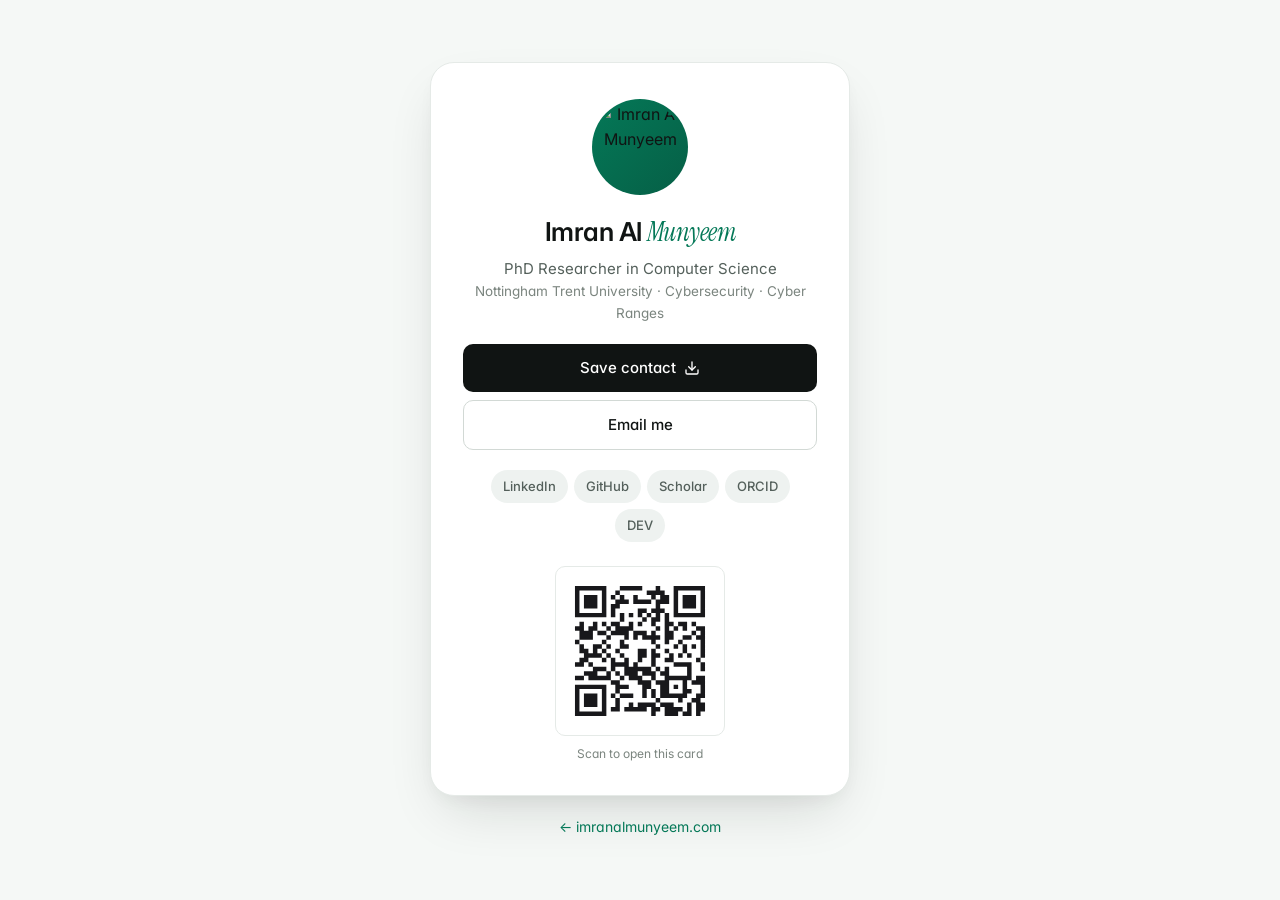
==== commit b1a634dc: "Add files via upload" ====
--- a/card.html
+++ b/card.html
@@ -23,16 +23,16 @@
     (function () {
       try {
         var r = document.documentElement;
-        r.setAttribute('data-theme', localStorage.getItem('theme') || 'dark');
-        r.setAttribute('data-accent', localStorage.getItem('accent') || 'amber');
+        r.setAttribute('data-theme', localStorage.getItem('theme') || 'light');
+        r.setAttribute('data-accent', localStorage.getItem('accent') || 'emerald');
       } catch (e) {
-        document.documentElement.setAttribute('data-theme', 'dark');
-        document.documentElement.setAttribute('data-accent', 'amber');
+        document.documentElement.setAttribute('data-theme', 'light');
+        document.documentElement.setAttribute('data-accent', 'emerald');
       }
     })();
   </script>
 
-  <link rel="stylesheet" href="styles.css?v=10">
+  <link rel="stylesheet" href="styles.css?v=14">
 
   <style>
     .card-page {
--- a/styles.css
+++ b/styles.css
@@ -41,22 +41,22 @@
 :root[data-theme="light"] {
   color-scheme: light;
 
-  --bg: #fafafa;
+  --bg: #f5f8f6;
   --bg-raised: #ffffff;
-  --bg-tint: #f4f4f5;
-  --fg: #18181b;
-  --fg-muted: #52525b;
-  --fg-dim: #71717a;
-  --border: #e4e4e7;
-  --border-strong: #d4d4d8;
+  --bg-tint: #eef2f0;
+  --fg: #101413;
+  --fg-muted: #54605b;
+  --fg-dim: #7b857f;
+  --border: #e5eae7;
+  --border-strong: #d2d9d5;
   --ok: #15803d;
 
   --accent: #b45309;
   --accent-dark: #92400e;
 
-  --shadow-sm: 0 1px 2px 0 rgba(20, 15, 5, 0.04);
-  --shadow-md: 0 4px 16px -4px rgba(20, 15, 5, 0.08), 0 2px 4px -2px rgba(20, 15, 5, 0.04);
-  --shadow-lg: 0 12px 32px -8px rgba(20, 15, 5, 0.12), 0 4px 8px -4px rgba(20, 15, 5, 0.06);
+  --shadow-sm: 0 1px 2px 0 rgba(16, 24, 20, 0.05);
+  --shadow-md: 0 6px 24px -6px rgba(16, 24, 20, 0.10), 0 2px 6px -2px rgba(16, 24, 20, 0.05);
+  --shadow-lg: 0 24px 56px -16px rgba(16, 24, 20, 0.16), 0 8px 20px -8px rgba(16, 24, 20, 0.07);
 }
 
 /* Accent options (dark values by default, deeper values in light mode for contrast) */
@@ -154,7 +154,7 @@
 }
 
 :root[data-theme="light"] .nav {
-  background: rgba(250, 250, 250, 0.8);
+  background: rgba(245, 248, 246, 0.82);
 }
 
 .nav.scrolled {
@@ -446,9 +446,28 @@
    ============================================================ */
 
 .hero {
+  position: relative;
   padding: 8rem 2rem 6rem;
   max-width: var(--max-width);
   margin: 0 auto;
+}
+
+.hero::before {
+  content: "";
+  position: absolute;
+  inset: 0;
+  background:
+    radial-gradient(58% 52% at 32% 22%,
+      color-mix(in srgb, var(--accent) 15%, transparent) 0%, transparent 68%),
+    radial-gradient(45% 40% at 88% 12%,
+      color-mix(in srgb, var(--accent) 8%, transparent) 0%, transparent 70%);
+  pointer-events: none;
+  z-index: 0;
+}
+
+.hero-inner {
+  position: relative;
+  z-index: 1;
 }
 
 .hero-inner {
@@ -1854,6 +1873,227 @@
   font-family: var(--font-serif);
   font-style: italic;
   font-size: 0.875rem;
+}
+
+/* ============================================================
+   BLOG POSTS (dev.to, loaded client-side)
+   ============================================================ */
+
+.blog-posts {
+  display: grid;
+  grid-template-columns: 1fr 1fr;
+  gap: 1.25rem;
+  margin-bottom: 1.5rem;
+}
+
+.blog-card {
+  display: flex;
+  flex-direction: column;
+  gap: 0.5rem;
+  padding: 1.5rem 1.625rem;
+  background: var(--bg-raised);
+  border: 1px solid var(--border);
+  border-radius: var(--radius-lg);
+  color: var(--fg);
+  transition: all 0.25s ease;
+}
+
+.blog-card:hover {
+  border-color: var(--border-strong);
+  box-shadow: var(--shadow-md);
+  transform: translateY(-2px);
+}
+
+.blog-card-meta {
+  font-size: 0.78rem;
+  color: var(--fg-dim);
+}
+
+.blog-card h3 {
+  font-size: 1.0625rem;
+  font-weight: 500;
+  line-height: 1.35;
+  letter-spacing: -0.015em;
+}
+
+.blog-card-desc {
+  font-size: 0.875rem;
+  line-height: 1.55;
+  color: var(--fg-muted);
+  flex: 1;
+}
+
+.blog-card-tags {
+  display: flex;
+  flex-wrap: wrap;
+  gap: 0.375rem;
+}
+
+@media (max-width: 720px) {
+  .blog-posts {
+    grid-template-columns: 1fr;
+  }
+}
+
+/* ============================================================
+   LIVE GITHUB REPOS (loaded client-side)
+   ============================================================ */
+
+.gh-live {
+  margin-top: 2.25rem;
+}
+
+.gh-live-label {
+  font-size: 0.75rem;
+  font-weight: 600;
+  text-transform: uppercase;
+  letter-spacing: 0.1em;
+  color: var(--fg-dim);
+  margin-bottom: 0.875rem;
+}
+
+.gh-grid {
+  display: grid;
+  grid-template-columns: repeat(auto-fill, minmax(250px, 1fr));
+  gap: 1rem;
+}
+
+.gh-card {
+  display: flex;
+  flex-direction: column;
+  gap: 0.375rem;
+  padding: 1.125rem 1.25rem;
+  background: var(--bg-raised);
+  border: 1px solid var(--border);
+  border-radius: var(--radius-md);
+  color: var(--fg);
+  transition: all 0.2s ease;
+}
+
+.gh-card:hover {
+  border-color: var(--border-strong);
+  box-shadow: var(--shadow-sm);
+  transform: translateY(-2px);
+}
+
+.gh-card h4 {
+  font-size: 0.9375rem;
+  font-weight: 600;
+  letter-spacing: -0.01em;
+  color: var(--accent);
+  word-break: break-word;
+}
+
+.gh-card p {
+  font-size: 0.8125rem;
+  line-height: 1.5;
+  color: var(--fg-muted);
+  flex: 1;
+  display: -webkit-box;
+  -webkit-line-clamp: 2;
+  -webkit-box-orient: vertical;
+  overflow: hidden;
+}
+
+.gh-meta {
+  display: flex;
+  flex-wrap: wrap;
+  gap: 0.75rem;
+  font-size: 0.72rem;
+  color: var(--fg-dim);
+}
+
+.gh-meta span {
+  display: inline-flex;
+  align-items: center;
+  gap: 0.3rem;
+}
+
+.gh-dot {
+  width: 8px;
+  height: 8px;
+  border-radius: 50%;
+  background: var(--accent);
+}
+
+/* ============================================================
+   BEYOND WORK — personal interests
+   ============================================================ */
+
+.beyond-lead {
+  font-size: 1.0625rem;
+  line-height: 1.7;
+  color: var(--fg-muted);
+  max-width: var(--content-width);
+  margin-bottom: 2rem;
+}
+
+.beyond-grid {
+  display: grid;
+  grid-template-columns: repeat(auto-fill, minmax(200px, 1fr));
+  gap: 1rem;
+}
+
+.beyond-card {
+  padding: 1.5rem 1.5rem 1.375rem;
+  background: var(--bg-raised);
+  border: 1px solid var(--border);
+  border-radius: var(--radius-lg);
+  transition: all 0.25s ease;
+}
+
+.beyond-card:hover {
+  border-color: var(--border-strong);
+  box-shadow: var(--shadow-md);
+  transform: translateY(-3px);
+}
+
+.beyond-emoji {
+  display: block;
+  font-size: 1.75rem;
+  line-height: 1;
+  margin-bottom: 0.75rem;
+}
+
+.beyond-card h3 {
+  font-size: 1.0625rem;
+  font-weight: 600;
+  letter-spacing: -0.01em;
+  color: var(--fg);
+  margin-bottom: 0.25rem;
+}
+
+.beyond-card p {
+  font-size: 0.875rem;
+  line-height: 1.5;
+  color: var(--fg-muted);
+}
+
+.coffee-note {
+  display: flex;
+  align-items: center;
+  gap: 1rem;
+  margin-top: 1.25rem;
+  padding: 1.25rem 1.5rem;
+  background: color-mix(in srgb, var(--tint, var(--accent)) 12%, var(--bg-raised));
+  border: 1px solid color-mix(in srgb, var(--tint, var(--accent)) 30%, var(--border));
+  border-radius: var(--radius-lg);
+}
+
+.coffee-emoji {
+  font-size: 1.75rem;
+  line-height: 1;
+  flex-shrink: 0;
+}
+
+.coffee-note p {
+  font-size: 0.9375rem;
+  line-height: 1.55;
+  color: var(--fg-muted);
+}
+
+.coffee-note p::selection {
+  background: var(--accent);
 }
 
 /* ============================================================
@@ -1874,34 +2114,52 @@
 #experience     { --tint: #818cf8; }
 #blog           { --tint: #f472b6; }
 #profiles       { --tint: #94a3b8; }
+#beyond         { --tint: #84cc16; }
 
 main > .section {
+  position: relative;
+  overflow: hidden;
   background:
-    linear-gradient(170deg,
-      color-mix(in srgb, var(--tint, transparent) 7%, transparent) 0%,
-      color-mix(in srgb, var(--tint, transparent) 2.5%, transparent) 45%,
-      transparent 85%);
-  border: 1px solid color-mix(in srgb, var(--tint, transparent) 13%, transparent);
+    linear-gradient(175deg,
+      color-mix(in srgb, var(--tint, var(--border)) 13%, var(--bg-raised)) 0%,
+      color-mix(in srgb, var(--tint, var(--border)) 5%, var(--bg-raised)) 45%,
+      var(--bg-raised) 100%);
+  border: 1px solid color-mix(in srgb, var(--tint, var(--border)) 30%, var(--border));
   border-radius: var(--radius-xl);
-  margin: 0 auto 1.75rem;
-  box-shadow: inset 0 1px 0 rgba(255, 255, 255, 0.04);
-  backdrop-filter: blur(10px);
-  -webkit-backdrop-filter: blur(10px);
+  margin: 0 auto 2.5rem;
+  box-shadow: var(--shadow-md);
+}
+
+main > .section::before {
+  content: "";
+  position: absolute;
+  top: 0;
+  left: 0;
+  right: 0;
+  height: 3px;
+  background: linear-gradient(90deg,
+    var(--tint, var(--accent)) 0%,
+    color-mix(in srgb, var(--tint, var(--accent)) 35%, transparent) 70%,
+    transparent 100%);
+  opacity: 0.85;
 }
 
 :root[data-theme="light"] main > .section {
-  box-shadow: none;
-  border-color: color-mix(in srgb, var(--tint, transparent) 22%, transparent);
+  background:
+    linear-gradient(175deg,
+      color-mix(in srgb, var(--tint, var(--border)) 10%, var(--bg-raised)) 0%,
+      color-mix(in srgb, var(--tint, var(--border)) 4%, var(--bg-raised)) 45%,
+      var(--bg-raised) 100%);
 }
 
 main > .section .section-label {
   color: color-mix(in srgb, var(--tint) 62%, var(--fg));
-  background: color-mix(in srgb, var(--tint) 14%, transparent);
+  background: color-mix(in srgb, var(--tint) 16%, transparent);
 }
 
 @media (max-width: 720px) {
   main > .section {
-    margin: 0 0.75rem 1.25rem;
+    margin: 0 0.75rem 1.75rem;
   }
 }
 
